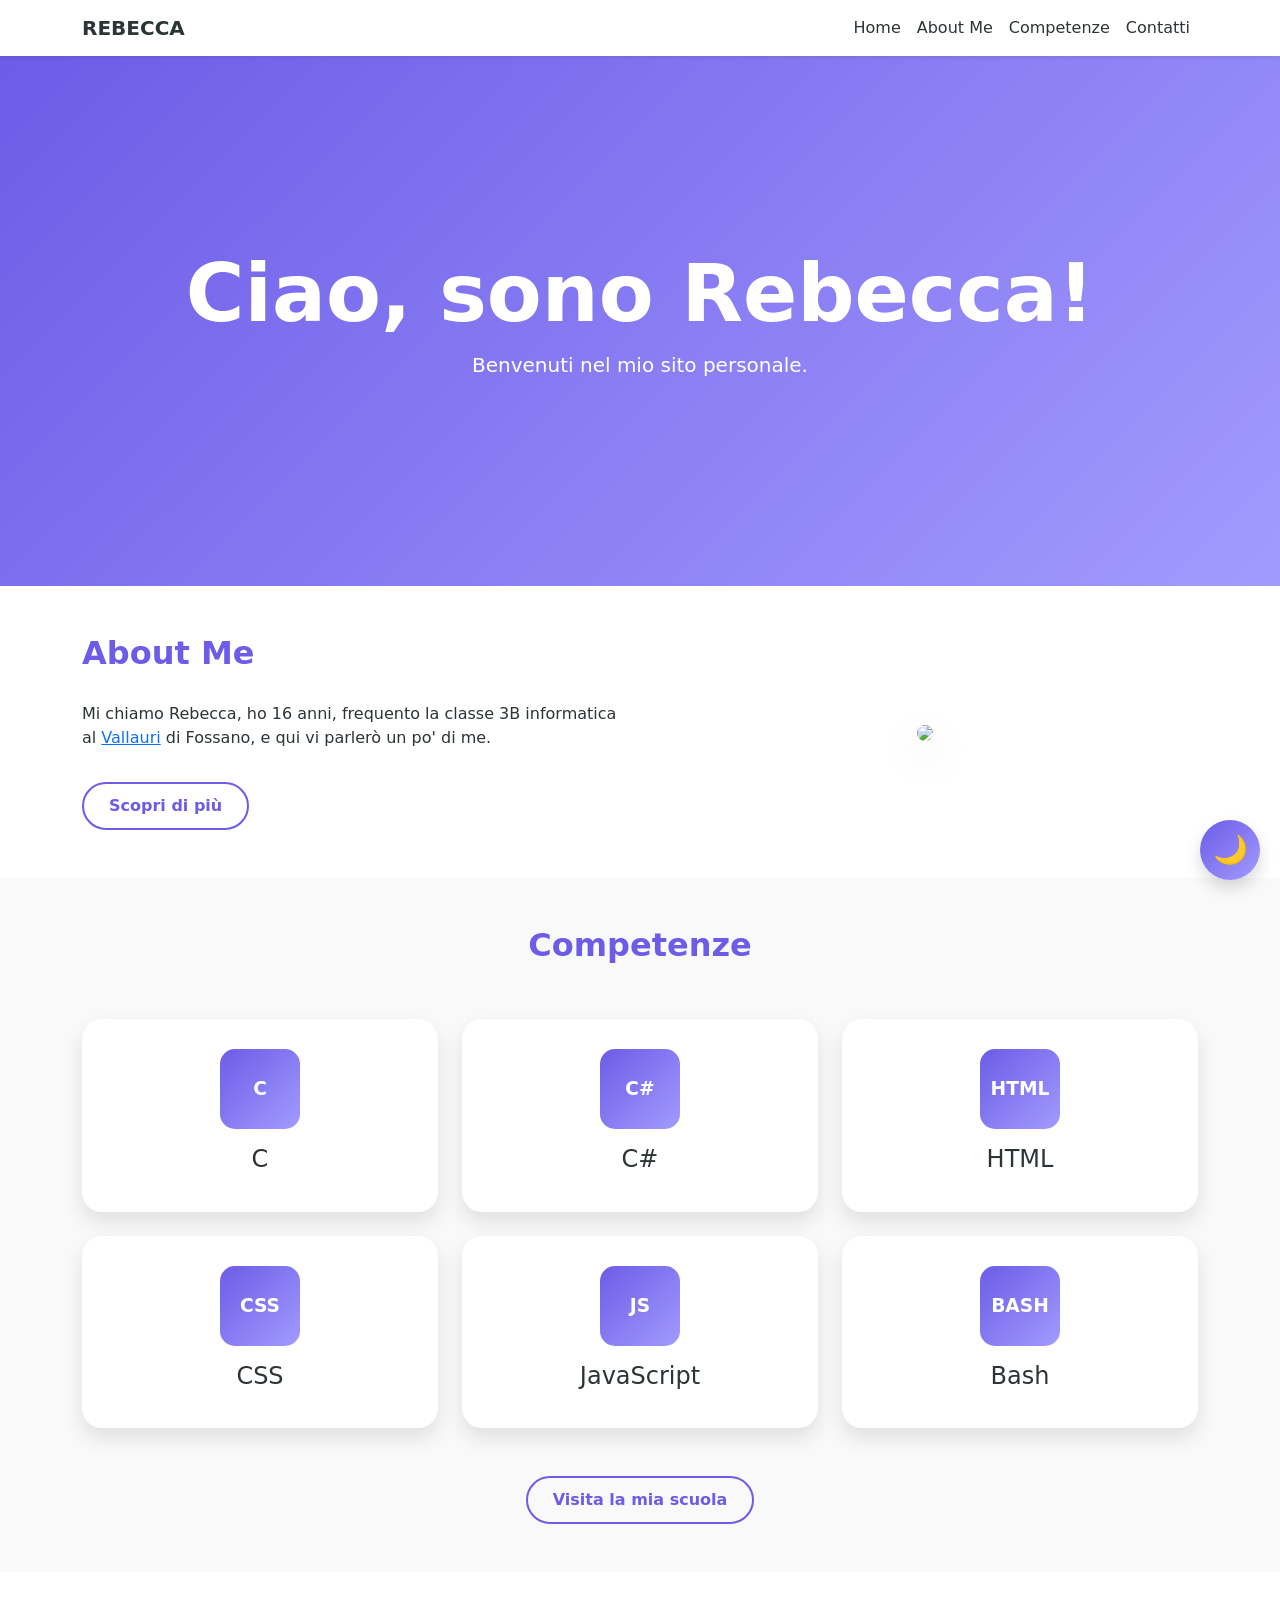
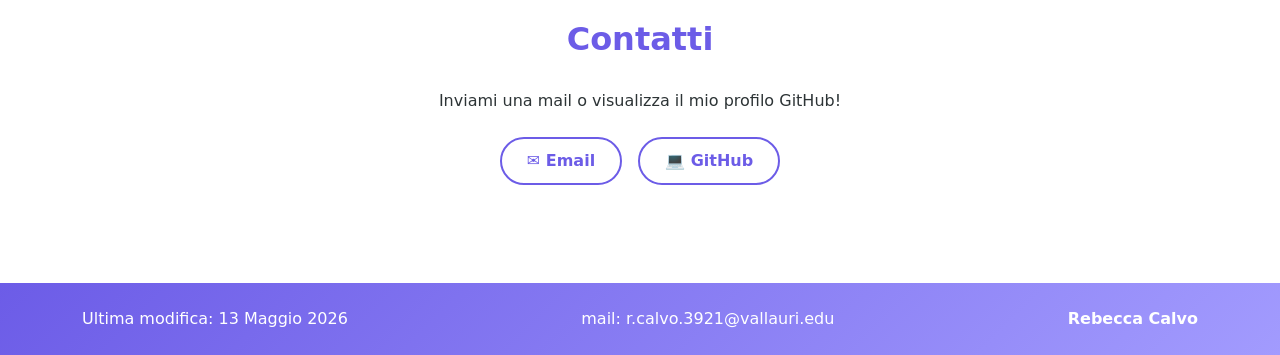
==== index.html @ fd0f48de "Initial commit" ====
<!DOCTYPE html>
<html lang="it">

<head>
    <meta charset="UTF-8">
    <meta name="viewport" content="width=device-width, initial-scale=1.0">
    <title>Il Mio Sito Personale</title>
    <link rel="icon" type="image/png" href="img/icona.png">
    <link href="https://cdn.jsdelivr.net/npm/bootstrap@5.3.8/dist/css/bootstrap.min.css" rel="stylesheet"
        integrity="sha384-sRIl4kxILFvY47J16cr9ZwB07vP4J8+LH7qKQnuqkuIAvNWLzeN8tE5YBujZqJLB" crossorigin="anonymous">
    <link rel="stylesheet" href="index.css">
    <script src="https://cdn.jsdelivr.net/npm/bootstrap@5.3.3/dist/js/bootstrap.bundle.min.js"></script>
    <script src="index.js" defer></script>
</head>

<body>

    <nav class="navbar navbar-expand-md sticky-top shadow-sm" id="main-nav">
        <div class="container">
            <a class="navbar-brand fw-bold" href="#">REBECCA</a>

            <button class="navbar-toggler" type="button" data-bs-toggle="collapse" data-bs-target="#main-navigation">
                <span class="navbar-toggler-icon"></span>
            </button>

            <div class="collapse navbar-collapse" id="main-navigation">
                <div class="navbar-nav ms-auto">
                    <a class="nav-link" href="#home">Home</a>
                    <a class="nav-link" href="#about">About Me</a>
                    <a class="nav-link" href="#skills">Competenze</a>
                    <a class="nav-link" href="#contatti">Contatti</a>
                </div>
            </div>
        </div>
    </nav>

    <header id="home" class="sezione-principale d-flex align-items-center">
        <div class="container text-center">
            <h1 class="display-1 fw-bold">Ciao, sono Rebecca!</h1>
            <p class="lead">Benvenuti nel mio sito personale.</p>
        </div>
    </header>

    <section id="about" class="py-5">
        <div class="container">
            <div class="row align-items-center">
                <div class="col-md-6">
                    <h2 class="section-title">About Me</h2>
                    <p>Mi chiamo Rebecca, ho 16 anni, frequento la classe 3B informatica al <a href="http://www.vallauri.edu/public/ita/pagina.asp">Vallauri</a> di Fossano, e qui vi parlerò un po' di me.</p>
                    <a href="about-me.html" class="btn btn-sfumato mt-3">Scopri di più</a>
                </div>
                <div class="col-md-6 text-center">
                    <img src="img/me.JPG" class="img-fluid shadow-lg img-home">
                </div>
            </div>
        </div>
    </section>

    <section id="skills" class="py-5 bg-light-custom">
        <div class="container text-center">
            <h2 class="section-title">Competenze</h2>
            <div class="row g-4 mt-4">
                <div class="col-md-4">
                    <a href="https://it.wikipedia.org/wiki/C_(linguaggio)" target="_blank" class="skill-link">
                        <div class="skill-card">
                            <div class="img-placeholder">C</div>
                            <h4 class="mt-3">C</h4>
                        </div>
                    </a>
                </div>
                <div class="col-md-4">
                    <a href="https://it.wikipedia.org/wiki/C_sharp" target="_blank" class="skill-link">
                        <div class="skill-card">
                            <div class="img-placeholder">C#</div>
                            <h4 class="mt-3">C#</h4>
                        </div>
                    </a>
                </div>
                <div class="col-md-4">
                    <a href="https://it.wikipedia.org/wiki/HTML" target="_blank" class="skill-link">
                        <div class="skill-card">
                            <div class="img-placeholder">HTML</div>
                            <h4 class="mt-3">HTML</h4>
                        </div>
                    </a>
                </div>
                <div class="col-md-4">
                    <a href="https://it.wikipedia.org/wiki/CSS" target="_blank" class="skill-link">
                        <div class="skill-card">
                            <div class="img-placeholder">CSS</div>
                            <h4 class="mt-3">CSS</h4>
                        </div>
                    </a>
                </div>
                <div class="col-md-4">
                    <a href="https://it.wikipedia.org/wiki/JavaScript" target="_blank" class="skill-link">
                        <div class="skill-card">
                            <div class="img-placeholder">JS</div>
                            <h4 class="mt-3">JavaScript</h4>
                        </div>
                    </a>
                </div>
                <div class="col-md-4">
                    <a href="https://it.wikipedia.org/wiki/Bash" target="_blank" class="skill-link">
                        <div class="skill-card">
                            <div class="img-placeholder">BASH</div>
                            <h4 class="mt-3">Bash</h4>
                        </div>
                    </a>
                </div>
            </div>
            <div class="mt-5">
                <a href="http://www.vallauri.edu/public/ita/pagina.asp" target="_blank" class="btn btn-sfumato">Visita
                    la mia scuola</a>
            </div>
        </div>
    </section>

    <section id="contatti" class="py-5">
        <div class="container text-center">
            <h2 class="section-title">Contatti</h2>
            <p>Inviami una mail o visualizza il mio profilo GitHub!</p>
            <div class="d-flex justify-content-center gap-3 mt-4">
                <a href="mailto:r.calvo.3921@vallauri.edu" class="btn btn-sfumato"><span>✉️</span> Email</a>
                <a href="https://github.com/rebeccacalvo3921?tab=overview&from=2026-05-01&to=2026-05-12" target="_blank"
                    class="btn btn-sfumato"><span>💻</span> GitHub</a>
            </div>
        </div>
    </section>

    <footer class="footer-sfumato py-4">
        <div class="container d-flex justify-content-between align-items-center">
            <span>Ultima modifica: 13 Maggio 2026</span>
            <span>mail: r.calvo.3921@vallauri.edu</span>
            <span class="fw-bold">Rebecca Calvo</span>
        </div>
    </footer>

    <button id="button-theme" class="btn-theme shadow">
        <span id="theme-icon">🌙</span>
    </button>

</body>

</html>
---- index.css ----
:root {
    --colore-primario: #6c5ce7;
    --colore-sfumato: #a29bfe;
    --bg-color: #ffffff;
    --text-color: #2d3436;
    --card-bg: #f9f9f9;
    --nav-bg: #ffffff;
}

body.dark-mode {
    --bg-color: #1a1a1a;
    --text-color: #f5f5f5;
    --card-bg: #2d2d2d;
    --colore-primario: #dc3545;
    --colore-sfumato: #8b0000;
    --nav-bg: #1a1a1a;
}

body {
    background-color: var(--bg-color);
    color: var(--text-color);
    transition: all 0.3s ease;
    scroll-behavior: smooth;
}

/* NAVBAR */
.navbar {
    background-color: var(--nav-bg) !important;
}

.navbar-brand {
    color: var(--text-color) !important;
}

.nav-link {
    color: var(--text-color) !important;
}

.nav-link:hover {
    color: var(--colore-primario) !important;
}

.nav-link:hover {
    color: var(--colore-primario) !important;
}

.sezione-principale {
    height: 530px;
    background: linear-gradient(135deg, var(--colore-primario), var(--colore-sfumato));
    color: white;
}

.section-title {
    font-weight: 800;
    margin-bottom: 30px;
    color: var(--colore-primario);
}

.bg-light-custom {
    background-color: var(--card-bg);
}

/* BOTTONI */
.btn-sfumato {
    background-color: transparent;
    color: var(--colore-primario);
    border: 2px solid var(--colore-primario);
    border-radius: 30px;
    padding: 10px 25px;
    font-weight: bold;
    transition: all 0.4s ease;
    text-decoration: none;
    display: inline-block;
}

.btn-sfumato:hover {
    background: linear-gradient(135deg, var(--colore-primario), var(--colore-sfumato));
    border-color: transparent;
    color: white;
    transform: translateY(-3px);
    box-shadow: 0 5px 15px rgba(0,0,0,0.2);
}

/*ABOUT ME*/
.img-home {
    width: 100%;
    max-width: 450px; 
    height: auto;
    border-radius: 20px; 
    transition: transform 0.4s cubic-bezier(0.175, 0.885, 0.32, 1.275);
}

.img-home:hover {
    transform: scale(1.03) translateY(-10px); /*per farlo ingrandire*/
    box-shadow: 0 15px 30px rgba(0,0,0,0.2); 
}

/*COMPETENZE*/
.skill-link {
    text-decoration: none;
    color: inherit;
    display: block;
}

.skill-card {
    background: var(--bg-color);
    padding: 30px;
    border-radius: 20px;
    box-shadow: 0 10px 20px rgba(0,0,0,0.1);
    transition: transform 0.3s;
}

.skill-card:hover {
    transform: translateY(-10px);
}

.img-placeholder {
    width: 80px;
    height: 80px;
    background: linear-gradient(135deg, var(--colore-primario), var(--colore-sfumato));
    margin: 0 auto;
    border-radius: 15px;
    display: flex;
    align-items: center;
    justify-content: center;
    color: white;
    font-weight: bold;
    font-size: 14pt;
}

/* FOOTER */
.footer-sfumato {
    background: linear-gradient(135deg, var(--colore-primario), var(--colore-sfumato));
    color: white;
    margin-top: 50px;
}

/* BOTTONE TEMA CHIARO-SCURO*/
.btn-theme {
    position: fixed;
    bottom: 20px;
    right: 20px;
    width: 60px;
    height: 60px;
    border-radius: 50%;
    background: linear-gradient(135deg, var(--colore-primario), var(--colore-sfumato));
    color: white;
    border: none;
    display: flex;
    align-items: center;
    justify-content: center;
    cursor: pointer;
    font-size: 21pt;
    z-index: 1000;
}

.placeholder-img {
    width: 100%;
    height: 300px;
    background: var(--card-bg);
    display: flex;
    align-items: center;
    justify-content: center;
    border-radius: 20px;
    color: var(--text-color);
    border: 1px dashed var(--colore-primario);
}

@media(max-width: 767.98px) {
    .sezione-principale {
        height: 400px;
    }

    .display-1 {
        font-size: 40px;
    }

    .navbar-collapse {
        background-color: var(--nav-bg);
        padding: 15px;
        border-radius: 10px;
        margin-top: 10px;
        text-align: center;
        box-shadow: 0 5px 15px rgba(0,0,0,0.1);
    }

    .navbar-nav {
        height: auto;
    }

    .nav-link {
        padding: 10px 0;
        border-bottom: 1px solid rgba(0,0,0,0.05);
    }

    .navbar-toggler {
        border-color: var(--colore-primario) !important;
    }

    .navbar-toggler-icon {
        filter: opacity(0.8) drop-shadow(0 0 0 var(--colore-primario)) brightness(0.5);
    }
}
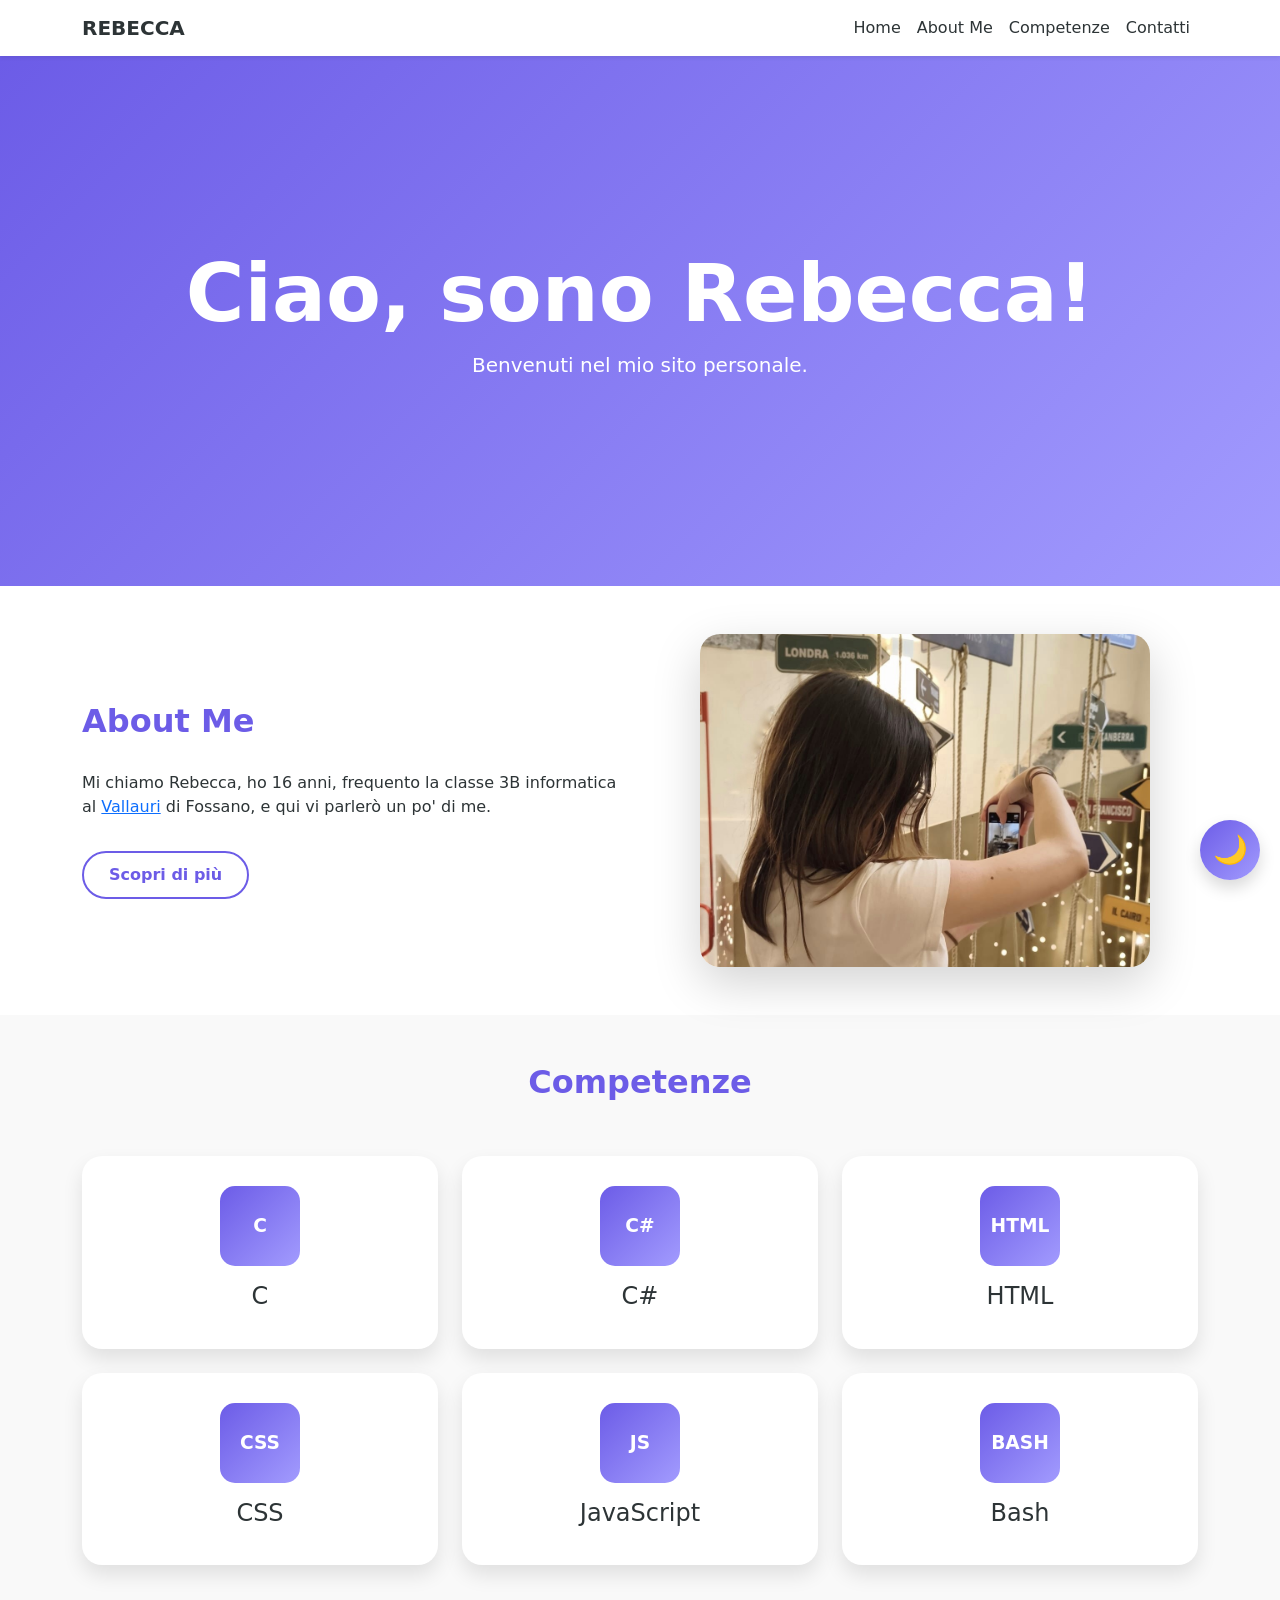
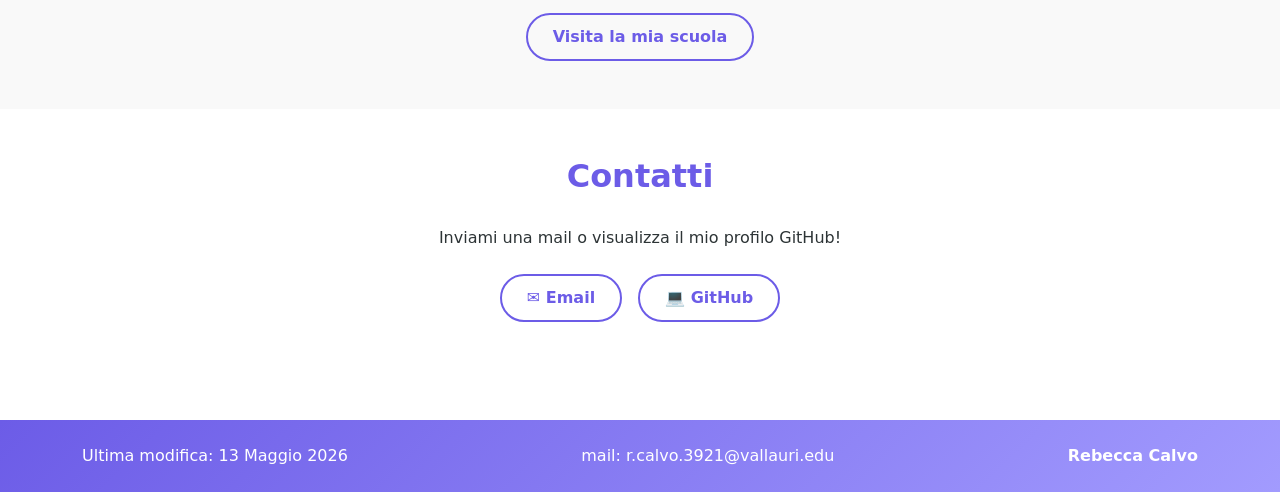
==== commit 2d178795: "blank" ====
--- a/index.html
+++ b/index.html
@@ -46,11 +46,11 @@
             <div class="row align-items-center">
                 <div class="col-md-6">
                     <h2 class="section-title">About Me</h2>
-                    <p>Mi chiamo Rebecca, ho 16 anni, frequento la classe 3B informatica al <a href="http://www.vallauri.edu/public/ita/pagina.asp">Vallauri</a> di Fossano, e qui vi parlerò un po' di me.</p>
+                    <p>Mi chiamo Rebecca, ho 16 anni, frequento la classe 3B informatica al <a href="http://www.vallauri.edu/public/ita/pagina.asp" target="_blank">Vallauri</a> di Fossano, e qui vi parlerò un po' di me.</p>
                     <a href="about-me.html" class="btn btn-sfumato mt-3">Scopri di più</a>
                 </div>
                 <div class="col-md-6 text-center">
-                    <img src="img/me.JPG" class="img-fluid shadow-lg img-home">
+                    <img src="img/me.jpg" class="img-fluid shadow-lg img-home">
                 </div>
             </div>
         </div>
